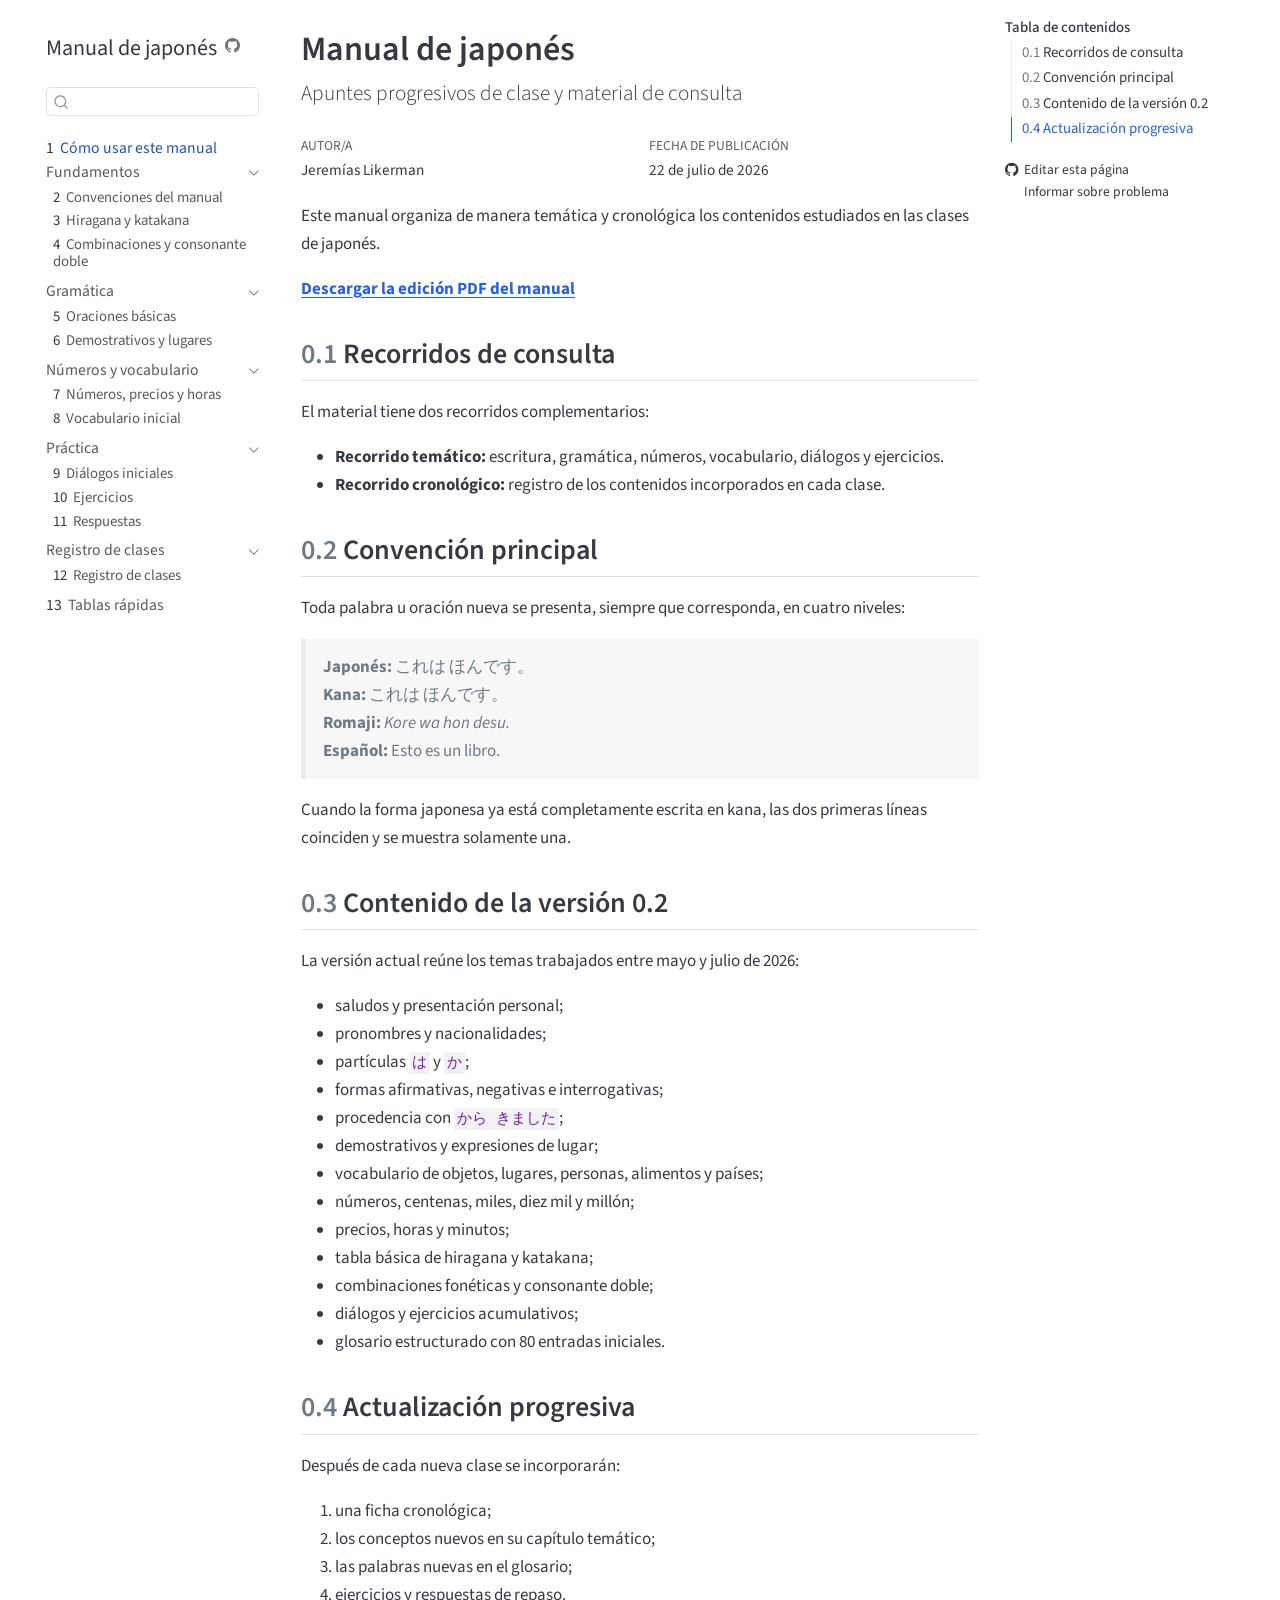
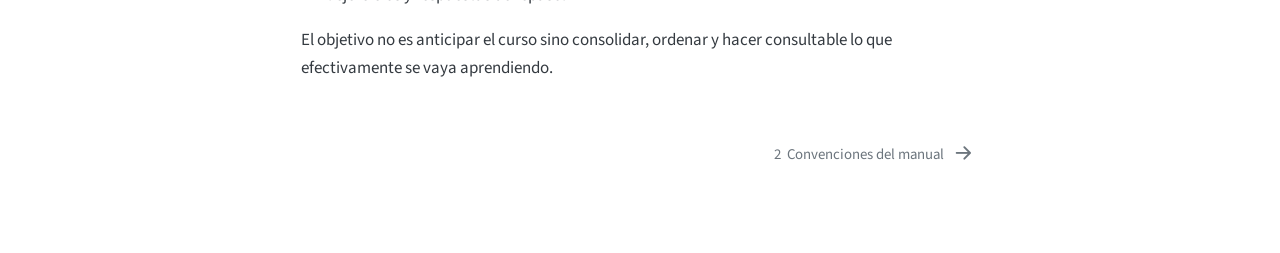
==== index.html @ d1ce6d69 "Publicar manual desde cf19fde1f3ecd1b071973689233173ff328a0471" ====
<!DOCTYPE html>
<html xmlns="http://www.w3.org/1999/xhtml" lang="es" xml:lang="es"><head>

<meta charset="utf-8">
<meta name="generator" content="quarto-1.9.38">

<meta name="viewport" content="width=device-width, initial-scale=1.0, user-scalable=yes">

<meta name="author" content="Jeremías Likerman">

<title>Manual de japonés</title>
<style>
/* Default styles provided by pandoc.
** See https://pandoc.org/MANUAL.html#variables-for-html for config info.
*/
code{white-space: pre-wrap;}
span.smallcaps{font-variant: small-caps;}
div.columns{display: flex; gap: min(4vw, 1.5em);}
div.column{flex: auto; overflow-x: auto;}
div.hanging-indent{margin-left: 1.5em; text-indent: -1.5em;}
ul.task-list{list-style: none;}
ul.task-list li input[type="checkbox"] {
  width: 0.8em;
  margin: 0 0.8em 0.2em -1em; /* quarto-specific, see https://github.com/quarto-dev/quarto-cli/issues/4556 */ 
  vertical-align: middle;
}
</style>


<script src="site_libs/quarto-nav/quarto-nav.js"></script>
<script src="site_libs/quarto-nav/headroom.min.js"></script>
<script src="site_libs/clipboard/clipboard.min.js"></script>
<script src="site_libs/quarto-search/autocomplete.umd.js"></script>
<script src="site_libs/quarto-search/fuse.min.js"></script>
<script src="site_libs/quarto-search/quarto-search.js"></script>
<meta name="quarto:offset" content="./">
<link href="./01-introduccion/convenciones.html" rel="next">
<script src="site_libs/quarto-html/quarto.js" type="module"></script>
<script src="site_libs/quarto-html/tabsets/tabsets.js" type="module"></script>
<script src="site_libs/quarto-html/popper.min.js"></script>
<script src="site_libs/quarto-html/tippy.umd.min.js"></script>
<script src="site_libs/quarto-html/anchor.min.js"></script>
<link href="site_libs/quarto-html/tippy.css" rel="stylesheet">
<link href="site_libs/quarto-html/quarto-syntax-highlighting-15634bcf2e68342d4ad2dfa704d543f6.css" rel="stylesheet" id="quarto-text-highlighting-styles">
<script src="site_libs/bootstrap/bootstrap.min.js"></script>
<link href="site_libs/bootstrap/bootstrap-icons.css" rel="stylesheet">
<link href="site_libs/bootstrap/bootstrap-514c3c5c645fecdfd9acb6a6b9a944a6.min.css" rel="stylesheet" append-hash="true" id="quarto-bootstrap" data-mode="light">
<script id="quarto-search-options" type="application/json">{
  "location": "sidebar",
  "copy-button": false,
  "collapse-after": 3,
  "panel-placement": "start",
  "type": "textbox",
  "limit": 50,
  "keyboard-shortcut": [
    "f",
    "/",
    "s"
  ],
  "show-item-context": false,
  "language": {
    "search-no-results-text": "No se han encontrado resultados",
    "search-matching-documents-text": "documentos encontrados",
    "search-copy-link-title": "Copiar el enlace en la búsqueda",
    "search-hide-matches-text": "Ocultar resultados adicionales",
    "search-more-match-text": "resultado adicional en este documento",
    "search-more-matches-text": "resultados adicionales en este documento",
    "search-clear-button-title": "Borrar",
    "search-text-placeholder": "",
    "search-detached-cancel-button-title": "Cancelar",
    "search-submit-button-title": "Enviar",
    "search-label": "Buscar"
  }
}</script>


<link rel="stylesheet" href="estilos/manual.css">
</head>

<body class="nav-sidebar floating quarto-light">

<div id="quarto-search-results"></div>
  <header id="quarto-header" class="headroom fixed-top">
  <nav class="quarto-secondary-nav">
    <div class="container-fluid d-flex">
      <button type="button" class="quarto-btn-toggle btn" data-bs-toggle="collapse" role="button" data-bs-target=".quarto-sidebar-collapse-item" aria-controls="quarto-sidebar" aria-expanded="false" aria-label="Alternar barra lateral" onclick="if (window.quartoToggleHeadroom) { window.quartoToggleHeadroom(); }">
        <i class="bi bi-layout-text-sidebar-reverse"></i>
      </button>
        <nav class="quarto-page-breadcrumbs" aria-label="breadcrumb"><ol class="breadcrumb"><li class="breadcrumb-item"><a href="./index.html"><span class="chapter-number">1</span>&nbsp; <span class="chapter-title">Cómo usar este manual</span></a></li></ol></nav>
        <a class="flex-grow-1" role="navigation" data-bs-toggle="collapse" data-bs-target=".quarto-sidebar-collapse-item" aria-controls="quarto-sidebar" aria-expanded="false" aria-label="Alternar barra lateral" onclick="if (window.quartoToggleHeadroom) { window.quartoToggleHeadroom(); }">      
        </a>
      <button type="button" class="btn quarto-search-button" aria-label="Buscar" onclick="window.quartoOpenSearch();">
        <i class="bi bi-search"></i>
      </button>
    </div>
  </nav>
</header>
<!-- content -->
<div id="quarto-content" class="quarto-container page-columns page-rows-contents page-layout-article">
<!-- sidebar -->
  <nav id="quarto-sidebar" class="sidebar collapse collapse-horizontal quarto-sidebar-collapse-item sidebar-navigation floating overflow-auto">
    <div class="pt-lg-2 mt-2 text-left sidebar-header">
    <div class="sidebar-title mb-0 py-0">
      <a href="./">Manual de japonés</a> 
        <div class="sidebar-tools-main">
    <a href="https://github.com/likerman/manual-japones" title="Ejecutar el código" class="quarto-navigation-tool px-1" aria-label="Ejecutar el código"><i class="bi bi-github"></i></a>
</div>
    </div>
      </div>
        <div class="mt-2 flex-shrink-0 align-items-center">
        <div class="sidebar-search">
        <div id="quarto-search" class="" title="Buscar"></div>
        </div>
        </div>
    <div class="sidebar-menu-container"> 
    <ul class="list-unstyled mt-1">
        <li class="sidebar-item">
  <div class="sidebar-item-container"> 
  <a href="./index.html" class="sidebar-item-text sidebar-link active">
 <span class="menu-text"><span class="chapter-number">1</span>&nbsp; <span class="chapter-title">Cómo usar este manual</span></span></a>
  </div>
</li>
        <li class="sidebar-item sidebar-item-section">
      <div class="sidebar-item-container"> 
            <a class="sidebar-item-text sidebar-link text-start" data-bs-toggle="collapse" data-bs-target="#quarto-sidebar-section-1" role="navigation" aria-expanded="true">
 <span class="menu-text">Fundamentos</span></a>
          <a class="sidebar-item-toggle text-start" data-bs-toggle="collapse" data-bs-target="#quarto-sidebar-section-1" role="navigation" aria-expanded="true" aria-label="Alternar sección">
            <i class="bi bi-chevron-right ms-2"></i>
          </a> 
      </div>
      <ul id="quarto-sidebar-section-1" class="collapse list-unstyled sidebar-section depth1 show">  
          <li class="sidebar-item">
  <div class="sidebar-item-container"> 
  <a href="./01-introduccion/convenciones.html" class="sidebar-item-text sidebar-link">
 <span class="menu-text"><span class="chapter-number">2</span>&nbsp; <span class="chapter-title">Convenciones del manual</span></span></a>
  </div>
</li>
          <li class="sidebar-item">
  <div class="sidebar-item-container"> 
  <a href="./02-escritura/hiragana-katakana.html" class="sidebar-item-text sidebar-link">
 <span class="menu-text"><span class="chapter-number">3</span>&nbsp; <span class="chapter-title">Hiragana y katakana</span></span></a>
  </div>
</li>
          <li class="sidebar-item">
  <div class="sidebar-item-container"> 
  <a href="./02-escritura/combinaciones.html" class="sidebar-item-text sidebar-link">
 <span class="menu-text"><span class="chapter-number">4</span>&nbsp; <span class="chapter-title">Combinaciones y consonante doble</span></span></a>
  </div>
</li>
      </ul>
  </li>
        <li class="sidebar-item sidebar-item-section">
      <div class="sidebar-item-container"> 
            <a class="sidebar-item-text sidebar-link text-start" data-bs-toggle="collapse" data-bs-target="#quarto-sidebar-section-2" role="navigation" aria-expanded="true">
 <span class="menu-text">Gramática</span></a>
          <a class="sidebar-item-toggle text-start" data-bs-toggle="collapse" data-bs-target="#quarto-sidebar-section-2" role="navigation" aria-expanded="true" aria-label="Alternar sección">
            <i class="bi bi-chevron-right ms-2"></i>
          </a> 
      </div>
      <ul id="quarto-sidebar-section-2" class="collapse list-unstyled sidebar-section depth1 show">  
          <li class="sidebar-item">
  <div class="sidebar-item-container"> 
  <a href="./03-gramatica/oraciones-basicas.html" class="sidebar-item-text sidebar-link">
 <span class="menu-text"><span class="chapter-number">5</span>&nbsp; <span class="chapter-title">Oraciones básicas</span></span></a>
  </div>
</li>
          <li class="sidebar-item">
  <div class="sidebar-item-container"> 
  <a href="./03-gramatica/demostrativos-lugares.html" class="sidebar-item-text sidebar-link">
 <span class="menu-text"><span class="chapter-number">6</span>&nbsp; <span class="chapter-title">Demostrativos y lugares</span></span></a>
  </div>
</li>
      </ul>
  </li>
        <li class="sidebar-item sidebar-item-section">
      <div class="sidebar-item-container"> 
            <a class="sidebar-item-text sidebar-link text-start" data-bs-toggle="collapse" data-bs-target="#quarto-sidebar-section-3" role="navigation" aria-expanded="true">
 <span class="menu-text">Números y vocabulario</span></a>
          <a class="sidebar-item-toggle text-start" data-bs-toggle="collapse" data-bs-target="#quarto-sidebar-section-3" role="navigation" aria-expanded="true" aria-label="Alternar sección">
            <i class="bi bi-chevron-right ms-2"></i>
          </a> 
      </div>
      <ul id="quarto-sidebar-section-3" class="collapse list-unstyled sidebar-section depth1 show">  
          <li class="sidebar-item">
  <div class="sidebar-item-container"> 
  <a href="./04-numeros-tiempo/numeros-precios-horas.html" class="sidebar-item-text sidebar-link">
 <span class="menu-text"><span class="chapter-number">7</span>&nbsp; <span class="chapter-title">Números, precios y horas</span></span></a>
  </div>
</li>
          <li class="sidebar-item">
  <div class="sidebar-item-container"> 
  <a href="./05-vocabulario/vocabulario-inicial.html" class="sidebar-item-text sidebar-link">
 <span class="menu-text"><span class="chapter-number">8</span>&nbsp; <span class="chapter-title">Vocabulario inicial</span></span></a>
  </div>
</li>
      </ul>
  </li>
        <li class="sidebar-item sidebar-item-section">
      <div class="sidebar-item-container"> 
            <a class="sidebar-item-text sidebar-link text-start" data-bs-toggle="collapse" data-bs-target="#quarto-sidebar-section-4" role="navigation" aria-expanded="true">
 <span class="menu-text">Práctica</span></a>
          <a class="sidebar-item-toggle text-start" data-bs-toggle="collapse" data-bs-target="#quarto-sidebar-section-4" role="navigation" aria-expanded="true" aria-label="Alternar sección">
            <i class="bi bi-chevron-right ms-2"></i>
          </a> 
      </div>
      <ul id="quarto-sidebar-section-4" class="collapse list-unstyled sidebar-section depth1 show">  
          <li class="sidebar-item">
  <div class="sidebar-item-container"> 
  <a href="./06-dialogos/dialogos-iniciales.html" class="sidebar-item-text sidebar-link">
 <span class="menu-text"><span class="chapter-number">9</span>&nbsp; <span class="chapter-title">Diálogos iniciales</span></span></a>
  </div>
</li>
          <li class="sidebar-item">
  <div class="sidebar-item-container"> 
  <a href="./07-ejercicios/ejercicios.html" class="sidebar-item-text sidebar-link">
 <span class="menu-text"><span class="chapter-number">10</span>&nbsp; <span class="chapter-title">Ejercicios</span></span></a>
  </div>
</li>
          <li class="sidebar-item">
  <div class="sidebar-item-container"> 
  <a href="./07-ejercicios/respuestas.html" class="sidebar-item-text sidebar-link">
 <span class="menu-text"><span class="chapter-number">11</span>&nbsp; <span class="chapter-title">Respuestas</span></span></a>
  </div>
</li>
      </ul>
  </li>
        <li class="sidebar-item sidebar-item-section">
      <div class="sidebar-item-container"> 
            <a class="sidebar-item-text sidebar-link text-start" data-bs-toggle="collapse" data-bs-target="#quarto-sidebar-section-5" role="navigation" aria-expanded="true">
 <span class="menu-text">Registro de clases</span></a>
          <a class="sidebar-item-toggle text-start" data-bs-toggle="collapse" data-bs-target="#quarto-sidebar-section-5" role="navigation" aria-expanded="true" aria-label="Alternar sección">
            <i class="bi bi-chevron-right ms-2"></i>
          </a> 
      </div>
      <ul id="quarto-sidebar-section-5" class="collapse list-unstyled sidebar-section depth1 show">  
          <li class="sidebar-item">
  <div class="sidebar-item-container"> 
  <a href="./08-registro-clases/indice.html" class="sidebar-item-text sidebar-link">
 <span class="menu-text"><span class="chapter-number">12</span>&nbsp; <span class="chapter-title">Registro de clases</span></span></a>
  </div>
</li>
      </ul>
  </li>
        <li class="sidebar-item">
  <div class="sidebar-item-container"> 
  <a href="./09-apendices/tablas-rapidas.html" class="sidebar-item-text sidebar-link">
 <span class="menu-text"><span class="chapter-number">13</span>&nbsp; <span class="chapter-title">Tablas rápidas</span></span></a>
  </div>
</li>
    </ul>
    </div>
</nav>
<div id="quarto-sidebar-glass" class="quarto-sidebar-collapse-item" data-bs-toggle="collapse" data-bs-target=".quarto-sidebar-collapse-item"></div>
<!-- margin-sidebar -->
    <div id="quarto-margin-sidebar" class="sidebar margin-sidebar">
        <nav id="TOC" role="doc-toc" class="toc-active">
    <h2 id="toc-title">Tabla de contenidos</h2>
   
  <ul>
  <li><a href="#recorridos-de-consulta" id="toc-recorridos-de-consulta" class="nav-link active" data-scroll-target="#recorridos-de-consulta"><span class="header-section-number">0.1</span> Recorridos de consulta</a></li>
  <li><a href="#convención-principal" id="toc-convención-principal" class="nav-link" data-scroll-target="#convención-principal"><span class="header-section-number">0.2</span> Convención principal</a></li>
  <li><a href="#contenido-de-la-versión-0.2" id="toc-contenido-de-la-versión-0.2" class="nav-link" data-scroll-target="#contenido-de-la-versión-0.2"><span class="header-section-number">0.3</span> Contenido de la versión 0.2</a></li>
  <li><a href="#actualización-progresiva" id="toc-actualización-progresiva" class="nav-link" data-scroll-target="#actualización-progresiva"><span class="header-section-number">0.4</span> Actualización progresiva</a></li>
  </ul>
<div class="toc-actions"><ul><li><a href="https://github.com/likerman/manual-japones/edit/main/index.qmd" class="toc-action"><i class="bi bi-github"></i>Editar esta página</a></li><li><a href="https://github.com/likerman/manual-japones/issues/new" class="toc-action"><i class="bi empty"></i>Informar sobre problema</a></li></ul></div></nav>
    </div>
<!-- main -->
<main class="content" id="quarto-document-content">

<header id="title-block-header" class="quarto-title-block default">
<div class="quarto-title">
<h1 class="title">Manual de japonés</h1>
<p class="subtitle lead">Apuntes progresivos de clase y material de consulta</p>
</div>



<div class="quarto-title-meta">

    <div>
    <div class="quarto-title-meta-heading">Autor/a</div>
    <div class="quarto-title-meta-contents">
             <p>Jeremías Likerman </p>
          </div>
  </div>
    
    <div>
    <div class="quarto-title-meta-heading">Fecha de publicación</div>
    <div class="quarto-title-meta-contents">
      <p class="date">22 de julio de 2026</p>
    </div>
  </div>
  
    
  </div>
  


</header>


<p>Este manual organiza de manera temática y cronológica los contenidos estudiados en las clases de japonés.</p>
<p><a href="downloads/Manual_de_japones.pdf"><strong>Descargar la edición PDF del manual</strong></a></p>
<section id="recorridos-de-consulta" class="level2" data-number="0.1">
<h2 data-number="0.1" class="anchored" data-anchor-id="recorridos-de-consulta"><span class="header-section-number">0.1</span> Recorridos de consulta</h2>
<p>El material tiene dos recorridos complementarios:</p>
<ul>
<li><strong>Recorrido temático:</strong> escritura, gramática, números, vocabulario, diálogos y ejercicios.</li>
<li><strong>Recorrido cronológico:</strong> registro de los contenidos incorporados en cada clase.</li>
</ul>
</section>
<section id="convención-principal" class="level2" data-number="0.2">
<h2 data-number="0.2" class="anchored" data-anchor-id="convención-principal"><span class="header-section-number">0.2</span> Convención principal</h2>
<p>Toda palabra u oración nueva se presenta, siempre que corresponda, en cuatro niveles:</p>
<blockquote class="blockquote">
<p><strong>Japonés:</strong> これは ほんです。<br>
<strong>Kana:</strong> これは ほんです。<br>
<strong>Romaji:</strong> <em>Kore wa hon desu.</em><br>
<strong>Español:</strong> Esto es un libro.</p>
</blockquote>
<p>Cuando la forma japonesa ya está completamente escrita en kana, las dos primeras líneas coinciden y se muestra solamente una.</p>
</section>
<section id="contenido-de-la-versión-0.2" class="level2" data-number="0.3">
<h2 data-number="0.3" class="anchored" data-anchor-id="contenido-de-la-versión-0.2"><span class="header-section-number">0.3</span> Contenido de la versión 0.2</h2>
<p>La versión actual reúne los temas trabajados entre mayo y julio de 2026:</p>
<ul>
<li>saludos y presentación personal;</li>
<li>pronombres y nacionalidades;</li>
<li>partículas <code>は</code> y <code>か</code>;</li>
<li>formas afirmativas, negativas e interrogativas;</li>
<li>procedencia con <code>から きました</code>;</li>
<li>demostrativos y expresiones de lugar;</li>
<li>vocabulario de objetos, lugares, personas, alimentos y países;</li>
<li>números, centenas, miles, diez mil y millón;</li>
<li>precios, horas y minutos;</li>
<li>tabla básica de hiragana y katakana;</li>
<li>combinaciones fonéticas y consonante doble;</li>
<li>diálogos y ejercicios acumulativos;</li>
<li>glosario estructurado con 80 entradas iniciales.</li>
</ul>
</section>
<section id="actualización-progresiva" class="level2" data-number="0.4">
<h2 data-number="0.4" class="anchored" data-anchor-id="actualización-progresiva"><span class="header-section-number">0.4</span> Actualización progresiva</h2>
<p>Después de cada nueva clase se incorporarán:</p>
<ol type="1">
<li>una ficha cronológica;</li>
<li>los conceptos nuevos en su capítulo temático;</li>
<li>las palabras nuevas en el glosario;</li>
<li>ejercicios y respuestas de repaso.</li>
</ol>
<p>El objetivo no es anticipar el curso sino consolidar, ordenar y hacer consultable lo que efectivamente se vaya aprendiendo.</p>


</section>

</main> <!-- /main -->
<script id="quarto-html-after-body" type="application/javascript">
  window.document.addEventListener("DOMContentLoaded", function (event) {
    const icon = "";
    const anchorJS = new window.AnchorJS();
    anchorJS.options = {
      placement: 'right',
      icon: icon
    };
    anchorJS.add('.anchored');
    const isCodeAnnotation = (el) => {
      for (const clz of el.classList) {
        if (clz.startsWith('code-annotation-')) {                     
          return true;
        }
      }
      return false;
    }
    const onCopySuccess = function(e) {
      // button target
      const button = e.trigger;
      // don't keep focus
      button.blur();
      // flash "checked"
      button.classList.add('code-copy-button-checked');
      var currentTitle = button.getAttribute("title");
      button.setAttribute("title", "Copiado");
      let tooltip;
      if (window.bootstrap) {
        button.setAttribute("data-bs-toggle", "tooltip");
        button.setAttribute("data-bs-placement", "left");
        button.setAttribute("data-bs-title", "Copiado");
        tooltip = new bootstrap.Tooltip(button, 
          { trigger: "manual", 
            customClass: "code-copy-button-tooltip",
            offset: [0, -8]});
        tooltip.show();    
      }
      setTimeout(function() {
        if (tooltip) {
          tooltip.hide();
          button.removeAttribute("data-bs-title");
          button.removeAttribute("data-bs-toggle");
          button.removeAttribute("data-bs-placement");
        }
        button.setAttribute("title", currentTitle);
        button.classList.remove('code-copy-button-checked');
      }, 1000);
      // clear code selection
      e.clearSelection();
    }
    const getTextToCopy = function(trigger) {
      const outerScaffold = trigger.parentElement.cloneNode(true);
      const codeEl = outerScaffold.querySelector('code');
      for (const childEl of codeEl.children) {
        if (isCodeAnnotation(childEl)) {
          childEl.remove();
        }
      }
      return codeEl.innerText;
    }
    const clipboard = new window.ClipboardJS('.code-copy-button:not([data-in-quarto-modal])', {
      text: getTextToCopy
    });
    clipboard.on('success', onCopySuccess);
    if (window.document.getElementById('quarto-embedded-source-code-modal')) {
      const clipboardModal = new window.ClipboardJS('.code-copy-button[data-in-quarto-modal]', {
        text: getTextToCopy,
        container: window.document.getElementById('quarto-embedded-source-code-modal')
      });
      clipboardModal.on('success', onCopySuccess);
    }
      var localhostRegex = new RegExp(/^(?:http|https):\/\/localhost\:?[0-9]*\//);
      var mailtoRegex = new RegExp(/^mailto:/);
        var filterRegex = new RegExp('/' + window.location.host + '/');
      var isInternal = (href) => {
          return filterRegex.test(href) || localhostRegex.test(href) || mailtoRegex.test(href);
      }
      // Inspect non-navigation links and adorn them if external
     var links = window.document.querySelectorAll('a[href]:not(.nav-link):not(.navbar-brand):not(.toc-action):not(.sidebar-link):not(.sidebar-item-toggle):not(.pagination-link):not(.no-external):not([aria-hidden]):not(.dropdown-item):not(.quarto-navigation-tool):not(.about-link)');
      for (var i=0; i<links.length; i++) {
        const link = links[i];
        if (!isInternal(link.href)) {
          // undo the damage that might have been done by quarto-nav.js in the case of
          // links that we want to consider external
          if (link.dataset.originalHref !== undefined) {
            link.href = link.dataset.originalHref;
          }
        }
      }
    function tippyHover(el, contentFn, onTriggerFn, onUntriggerFn) {
      const config = {
        allowHTML: true,
        maxWidth: 500,
        delay: 100,
        arrow: false,
        appendTo: function(el) {
            return el.parentElement;
        },
        interactive: true,
        interactiveBorder: 10,
        theme: 'quarto',
        placement: 'bottom-start',
      };
      if (contentFn) {
        config.content = contentFn;
      }
      if (onTriggerFn) {
        config.onTrigger = onTriggerFn;
      }
      if (onUntriggerFn) {
        config.onUntrigger = onUntriggerFn;
      }
      window.tippy(el, config); 
    }
    const noterefs = window.document.querySelectorAll('a[role="doc-noteref"]');
    for (var i=0; i<noterefs.length; i++) {
      const ref = noterefs[i];
      tippyHover(ref, function() {
        // use id or data attribute instead here
        let href = ref.getAttribute('data-footnote-href') || ref.getAttribute('href');
        try { href = new URL(href).hash; } catch {}
        const id = href.replace(/^#\/?/, "");
        const note = window.document.getElementById(id);
        if (note) {
          return note.innerHTML;
        } else {
          return "";
        }
      });
    }
    const xrefs = window.document.querySelectorAll('a.quarto-xref');
    const processXRef = (id, note) => {
      // Strip column container classes
      const stripColumnClz = (el) => {
        el.classList.remove("page-full", "page-columns");
        if (el.children) {
          for (const child of el.children) {
            stripColumnClz(child);
          }
        }
      }
      stripColumnClz(note)
      if (id === null || id.startsWith('sec-')) {
        // Special case sections, only their first couple elements
        const container = document.createElement("div");
        if (note.children && note.children.length > 2) {
          container.appendChild(note.children[0].cloneNode(true));
          for (let i = 1; i < note.children.length; i++) {
            const child = note.children[i];
            if (child.tagName === "P" && child.innerText === "") {
              continue;
            } else {
              container.appendChild(child.cloneNode(true));
              break;
            }
          }
          if (window.Quarto?.typesetMath) {
            window.Quarto.typesetMath(container);
          }
          return container.innerHTML
        } else {
          if (window.Quarto?.typesetMath) {
            window.Quarto.typesetMath(note);
          }
          return note.innerHTML;
        }
      } else {
        // Remove any anchor links if they are present
        const anchorLink = note.querySelector('a.anchorjs-link');
        if (anchorLink) {
          anchorLink.remove();
        }
        if (window.Quarto?.typesetMath) {
          window.Quarto.typesetMath(note);
        }
        if (note.classList.contains("callout")) {
          return note.outerHTML;
        } else {
          return note.innerHTML;
        }
      }
    }
    for (var i=0; i<xrefs.length; i++) {
      const xref = xrefs[i];
      tippyHover(xref, undefined, function(instance) {
        instance.disable();
        let url = xref.getAttribute('href');
        let hash = undefined; 
        if (url.startsWith('#')) {
          hash = url;
        } else {
          try { hash = new URL(url).hash; } catch {}
        }
        if (hash) {
          const id = hash.replace(/^#\/?/, "");
          const note = window.document.getElementById(id);
          if (note !== null) {
            try {
              const html = processXRef(id, note.cloneNode(true));
              instance.setContent(html);
            } finally {
              instance.enable();
              instance.show();
            }
          } else {
            // See if we can fetch this
            fetch(url.split('#')[0])
            .then(res => res.text())
            .then(html => {
              const parser = new DOMParser();
              const htmlDoc = parser.parseFromString(html, "text/html");
              const note = htmlDoc.getElementById(id);
              if (note !== null) {
                const html = processXRef(id, note);
                instance.setContent(html);
              } 
            }).finally(() => {
              instance.enable();
              instance.show();
            });
          }
        } else {
          // See if we can fetch a full url (with no hash to target)
          // This is a special case and we should probably do some content thinning / targeting
          fetch(url)
          .then(res => res.text())
          .then(html => {
            const parser = new DOMParser();
            const htmlDoc = parser.parseFromString(html, "text/html");
            const note = htmlDoc.querySelector('main.content');
            if (note !== null) {
              // This should only happen for chapter cross references
              // (since there is no id in the URL)
              // remove the first header
              if (note.children.length > 0 && note.children[0].tagName === "HEADER") {
                note.children[0].remove();
              }
              const html = processXRef(null, note);
              instance.setContent(html);
            } 
          }).finally(() => {
            instance.enable();
            instance.show();
          });
        }
      }, function(instance) {
      });
    }
        let selectedAnnoteEl;
        const selectorForAnnotation = ( cell, annotation) => {
          let cellAttr = 'data-code-cell="' + cell + '"';
          let lineAttr = 'data-code-annotation="' +  annotation + '"';
          const selector = 'span[' + cellAttr + '][' + lineAttr + ']';
          return selector;
        }
        const selectCodeLines = (annoteEl) => {
          const doc = window.document;
          const targetCell = annoteEl.getAttribute("data-target-cell");
          const targetAnnotation = annoteEl.getAttribute("data-target-annotation");
          const annoteSpan = window.document.querySelector(selectorForAnnotation(targetCell, targetAnnotation));
          const lines = annoteSpan.getAttribute("data-code-lines").split(",");
          const lineIds = lines.map((line) => {
            return targetCell + "-" + line;
          })
          let top = null;
          let height = null;
          let parent = null;
          if (lineIds.length > 0) {
              //compute the position of the single el (top and bottom and make a div)
              const el = window.document.getElementById(lineIds[0]);
              top = el.offsetTop;
              height = el.offsetHeight;
              parent = el.parentElement.parentElement;
            if (lineIds.length > 1) {
              const lastEl = window.document.getElementById(lineIds[lineIds.length - 1]);
              const bottom = lastEl.offsetTop + lastEl.offsetHeight;
              height = bottom - top;
            }
            if (top !== null && height !== null && parent !== null) {
              // cook up a div (if necessary) and position it 
              let div = window.document.getElementById("code-annotation-line-highlight");
              if (div === null) {
                div = window.document.createElement("div");
                div.setAttribute("id", "code-annotation-line-highlight");
                div.style.position = 'absolute';
                parent.appendChild(div);
              }
              div.style.top = top - 2 + "px";
              div.style.height = height + 4 + "px";
              div.style.left = 0;
              let gutterDiv = window.document.getElementById("code-annotation-line-highlight-gutter");
              if (gutterDiv === null) {
                gutterDiv = window.document.createElement("div");
                gutterDiv.setAttribute("id", "code-annotation-line-highlight-gutter");
                gutterDiv.style.position = 'absolute';
                const codeCell = window.document.getElementById(targetCell);
                const gutter = codeCell.querySelector('.code-annotation-gutter');
                gutter.appendChild(gutterDiv);
              }
              gutterDiv.style.top = top - 2 + "px";
              gutterDiv.style.height = height + 4 + "px";
            }
            selectedAnnoteEl = annoteEl;
          }
        };
        const unselectCodeLines = () => {
          const elementsIds = ["code-annotation-line-highlight", "code-annotation-line-highlight-gutter"];
          elementsIds.forEach((elId) => {
            const div = window.document.getElementById(elId);
            if (div) {
              div.remove();
            }
          });
          selectedAnnoteEl = undefined;
        };
          // Handle positioning of the toggle
      window.addEventListener(
        "resize",
        throttle(() => {
          elRect = undefined;
          if (selectedAnnoteEl) {
            selectCodeLines(selectedAnnoteEl);
          }
        }, 10)
      );
      function throttle(fn, ms) {
      let throttle = false;
      let timer;
        return (...args) => {
          if(!throttle) { // first call gets through
              fn.apply(this, args);
              throttle = true;
          } else { // all the others get throttled
              if(timer) clearTimeout(timer); // cancel #2
              timer = setTimeout(() => {
                fn.apply(this, args);
                timer = throttle = false;
              }, ms);
          }
        };
      }
        // Attach click handler to the DT
        const annoteDls = window.document.querySelectorAll('dt[data-target-cell]');
        for (const annoteDlNode of annoteDls) {
          annoteDlNode.addEventListener('click', (event) => {
            const clickedEl = event.target;
            if (clickedEl !== selectedAnnoteEl) {
              unselectCodeLines();
              const activeEl = window.document.querySelector('dt[data-target-cell].code-annotation-active');
              if (activeEl) {
                activeEl.classList.remove('code-annotation-active');
              }
              selectCodeLines(clickedEl);
              clickedEl.classList.add('code-annotation-active');
            } else {
              // Unselect the line
              unselectCodeLines();
              clickedEl.classList.remove('code-annotation-active');
            }
          });
        }
    const findCites = (el) => {
      const parentEl = el.parentElement;
      if (parentEl) {
        const cites = parentEl.dataset.cites;
        if (cites) {
          return {
            el,
            cites: cites.split(' ')
          };
        } else {
          return findCites(el.parentElement)
        }
      } else {
        return undefined;
      }
    };
    var bibliorefs = window.document.querySelectorAll('a[role="doc-biblioref"]');
    for (var i=0; i<bibliorefs.length; i++) {
      const ref = bibliorefs[i];
      const citeInfo = findCites(ref);
      if (citeInfo) {
        tippyHover(citeInfo.el, function() {
          var popup = window.document.createElement('div');
          citeInfo.cites.forEach(function(cite) {
            var citeDiv = window.document.createElement('div');
            citeDiv.classList.add('hanging-indent');
            citeDiv.classList.add('csl-entry');
            var biblioDiv = window.document.getElementById('ref-' + cite);
            if (biblioDiv) {
              citeDiv.innerHTML = biblioDiv.innerHTML;
            }
            popup.appendChild(citeDiv);
          });
          return popup.innerHTML;
        });
      }
    }
  });
  </script>
<nav class="page-navigation">
  <div class="nav-page nav-page-previous">
  </div>
  <div class="nav-page nav-page-next">
      <a href="./01-introduccion/convenciones.html" class="pagination-link" aria-label="Convenciones del manual">
        <span class="nav-page-text"><span class="chapter-number">2</span>&nbsp; <span class="chapter-title">Convenciones del manual</span></span> <i class="bi bi-arrow-right-short"></i>
      </a>
  </div>
</nav>
</div> <!-- /content -->




<footer class="footer"><div class="nav-footer"><div class="nav-footer-center"><div class="toc-actions d-sm-block d-md-none"><ul><li><a href="https://github.com/likerman/manual-japones/edit/main/index.qmd" class="toc-action"><i class="bi bi-github"></i>Editar esta página</a></li><li><a href="https://github.com/likerman/manual-japones/issues/new" class="toc-action"><i class="bi empty"></i>Informar sobre problema</a></li></ul></div></div></div></footer></body></html>
---- site_libs/quarto-html/tippy.css ----
.tippy-box[data-animation=fade][data-state=hidden]{opacity:0}[data-tippy-root]{max-width:calc(100vw - 10px)}.tippy-box{position:relative;background-color:#333;color:#fff;border-radius:4px;font-size:14px;line-height:1.4;white-space:normal;outline:0;transition-property:transform,visibility,opacity}.tippy-box[data-placement^=top]>.tippy-arrow{bottom:0}.tippy-box[data-placement^=top]>.tippy-arrow:before{bottom:-7px;left:0;border-width:8px 8px 0;border-top-color:initial;transform-origin:center top}.tippy-box[data-placement^=bottom]>.tippy-arrow{top:0}.tippy-box[data-placement^=bottom]>.tippy-arrow:before{top:-7px;left:0;border-width:0 8px 8px;border-bottom-color:initial;transform-origin:center bottom}.tippy-box[data-placement^=left]>.tippy-arrow{right:0}.tippy-box[data-placement^=left]>.tippy-arrow:before{border-width:8px 0 8px 8px;border-left-color:initial;right:-7px;transform-origin:center left}.tippy-box[data-placement^=right]>.tippy-arrow{left:0}.tippy-box[data-placement^=right]>.tippy-arrow:before{left:-7px;border-width:8px 8px 8px 0;border-right-color:initial;transform-origin:center right}.tippy-box[data-inertia][data-state=visible]{transition-timing-function:cubic-bezier(.54,1.5,.38,1.11)}.tippy-arrow{width:16px;height:16px;color:#333}.tippy-arrow:before{content:"";position:absolute;border-color:transparent;border-style:solid}.tippy-content{position:relative;padding:5px 9px;z-index:1}
---- site_libs/quarto-html/quarto-syntax-highlighting-15634bcf2e68342d4ad2dfa704d543f6.css ----
/* quarto syntax highlight colors */
:root {
  --quarto-hl-ot-color: #003B4F;
  --quarto-hl-at-color: #657422;
  --quarto-hl-ss-color: #20794D;
  --quarto-hl-an-color: #5E5E5E;
  --quarto-hl-fu-color: #4758AB;
  --quarto-hl-st-color: #20794D;
  --quarto-hl-cf-color: #003B4F;
  --quarto-hl-op-color: #5E5E5E;
  --quarto-hl-er-color: #AD0000;
  --quarto-hl-bn-color: #AD0000;
  --quarto-hl-al-color: #AD0000;
  --quarto-hl-va-color: #111111;
  --quarto-hl-bu-color: inherit;
  --quarto-hl-ex-color: inherit;
  --quarto-hl-pp-color: #AD0000;
  --quarto-hl-in-color: #5E5E5E;
  --quarto-hl-vs-color: #20794D;
  --quarto-hl-wa-color: #5E5E5E;
  --quarto-hl-do-color: #5E5E5E;
  --quarto-hl-im-color: #00769E;
  --quarto-hl-ch-color: #20794D;
  --quarto-hl-dt-color: #AD0000;
  --quarto-hl-fl-color: #AD0000;
  --quarto-hl-co-color: #5E5E5E;
  --quarto-hl-cv-color: #5E5E5E;
  --quarto-hl-cn-color: #8f5902;
  --quarto-hl-sc-color: #5E5E5E;
  --quarto-hl-dv-color: #AD0000;
  --quarto-hl-kw-color: #003B4F;
}

/* other quarto variables */
:root {
  --quarto-font-monospace: SFMono-Regular, Menlo, Monaco, Consolas, "Liberation Mono", "Courier New", monospace;
}

/* syntax highlight based on Pandoc's rules */
pre > code.sourceCode > span {
  color: #003B4F;
}

code.sourceCode > span {
  color: #003B4F;
}

div.sourceCode,
div.sourceCode pre.sourceCode {
  color: #003B4F;
}

/* Normal */
code span {
  color: #003B4F;
}

/* Alert */
code span.al {
  color: #AD0000;
  font-style: inherit;
}

/* Annotation */
code span.an {
  color: #5E5E5E;
  font-style: inherit;
}

/* Attribute */
code span.at {
  color: #657422;
  font-style: inherit;
}

/* BaseN */
code span.bn {
  color: #AD0000;
  font-style: inherit;
}

/* BuiltIn */
code span.bu {
  font-style: inherit;
}

/* ControlFlow */
code span.cf {
  color: #003B4F;
  font-weight: bold;
  font-style: inherit;
}

/* Char */
code span.ch {
  color: #20794D;
  font-style: inherit;
}

/* Constant */
code span.cn {
  color: #8f5902;
  font-style: inherit;
}

/* Comment */
code span.co {
  color: #5E5E5E;
  font-style: inherit;
}

/* CommentVar */
code span.cv {
  color: #5E5E5E;
  font-style: italic;
}

/* Documentation */
code span.do {
  color: #5E5E5E;
  font-style: italic;
}

/* DataType */
code span.dt {
  color: #AD0000;
  font-style: inherit;
}

/* DecVal */
code span.dv {
  color: #AD0000;
  font-style: inherit;
}

/* Error */
code span.er {
  color: #AD0000;
  font-style: inherit;
}

/* Extension */
code span.ex {
  font-style: inherit;
}

/* Float */
code span.fl {
  color: #AD0000;
  font-style: inherit;
}

/* Function */
code span.fu {
  color: #4758AB;
  font-style: inherit;
}

/* Import */
code span.im {
  color: #00769E;
  font-style: inherit;
}

/* Information */
code span.in {
  color: #5E5E5E;
  font-style: inherit;
}

/* Keyword */
code span.kw {
  color: #003B4F;
  font-weight: bold;
  font-style: inherit;
}

/* Operator */
code span.op {
  color: #5E5E5E;
  font-style: inherit;
}

/* Other */
code span.ot {
  color: #003B4F;
  font-style: inherit;
}

/* Preprocessor */
code span.pp {
  color: #AD0000;
  font-style: inherit;
}

/* SpecialChar */
code span.sc {
  color: #5E5E5E;
  font-style: inherit;
}

/* SpecialString */
code span.ss {
  color: #20794D;
  font-style: inherit;
}

/* String */
code span.st {
  color: #20794D;
  font-style: inherit;
}

/* Variable */
code span.va {
  color: #111111;
  font-style: inherit;
}

/* VerbatimString */
code span.vs {
  color: #20794D;
  font-style: inherit;
}

/* Warning */
code span.wa {
  color: #5E5E5E;
  font-style: italic;
}

.prevent-inlining {
  content: "</";
}

/*# sourceMappingURL=f23921c56f73e400b49028c9186a1aa0.css.map */
---- estilos/manual.css ----
body {
  line-height: 1.65;
}

.japanese,
[lang="ja"],
td:first-child {
  font-family: "Noto Sans JP", "Noto Sans CJK JP", sans-serif;
}

.japanese,
[lang="ja"] {
  font-size: 1.08em;
}

blockquote {
  border-left-width: 0.3rem;
  padding: 0.8rem 1rem;
  background: rgba(127, 127, 127, 0.06);
}

table {
  width: 100%;
  font-size: 0.96rem;
}

.table-responsive {
  overflow-x: auto;
}

th {
  white-space: nowrap;
}

td {
  vertical-align: top;
}

.sidebar-title {
  font-weight: 700;
}

.callout {
  margin-top: 1.25rem;
  margin-bottom: 1.25rem;
}
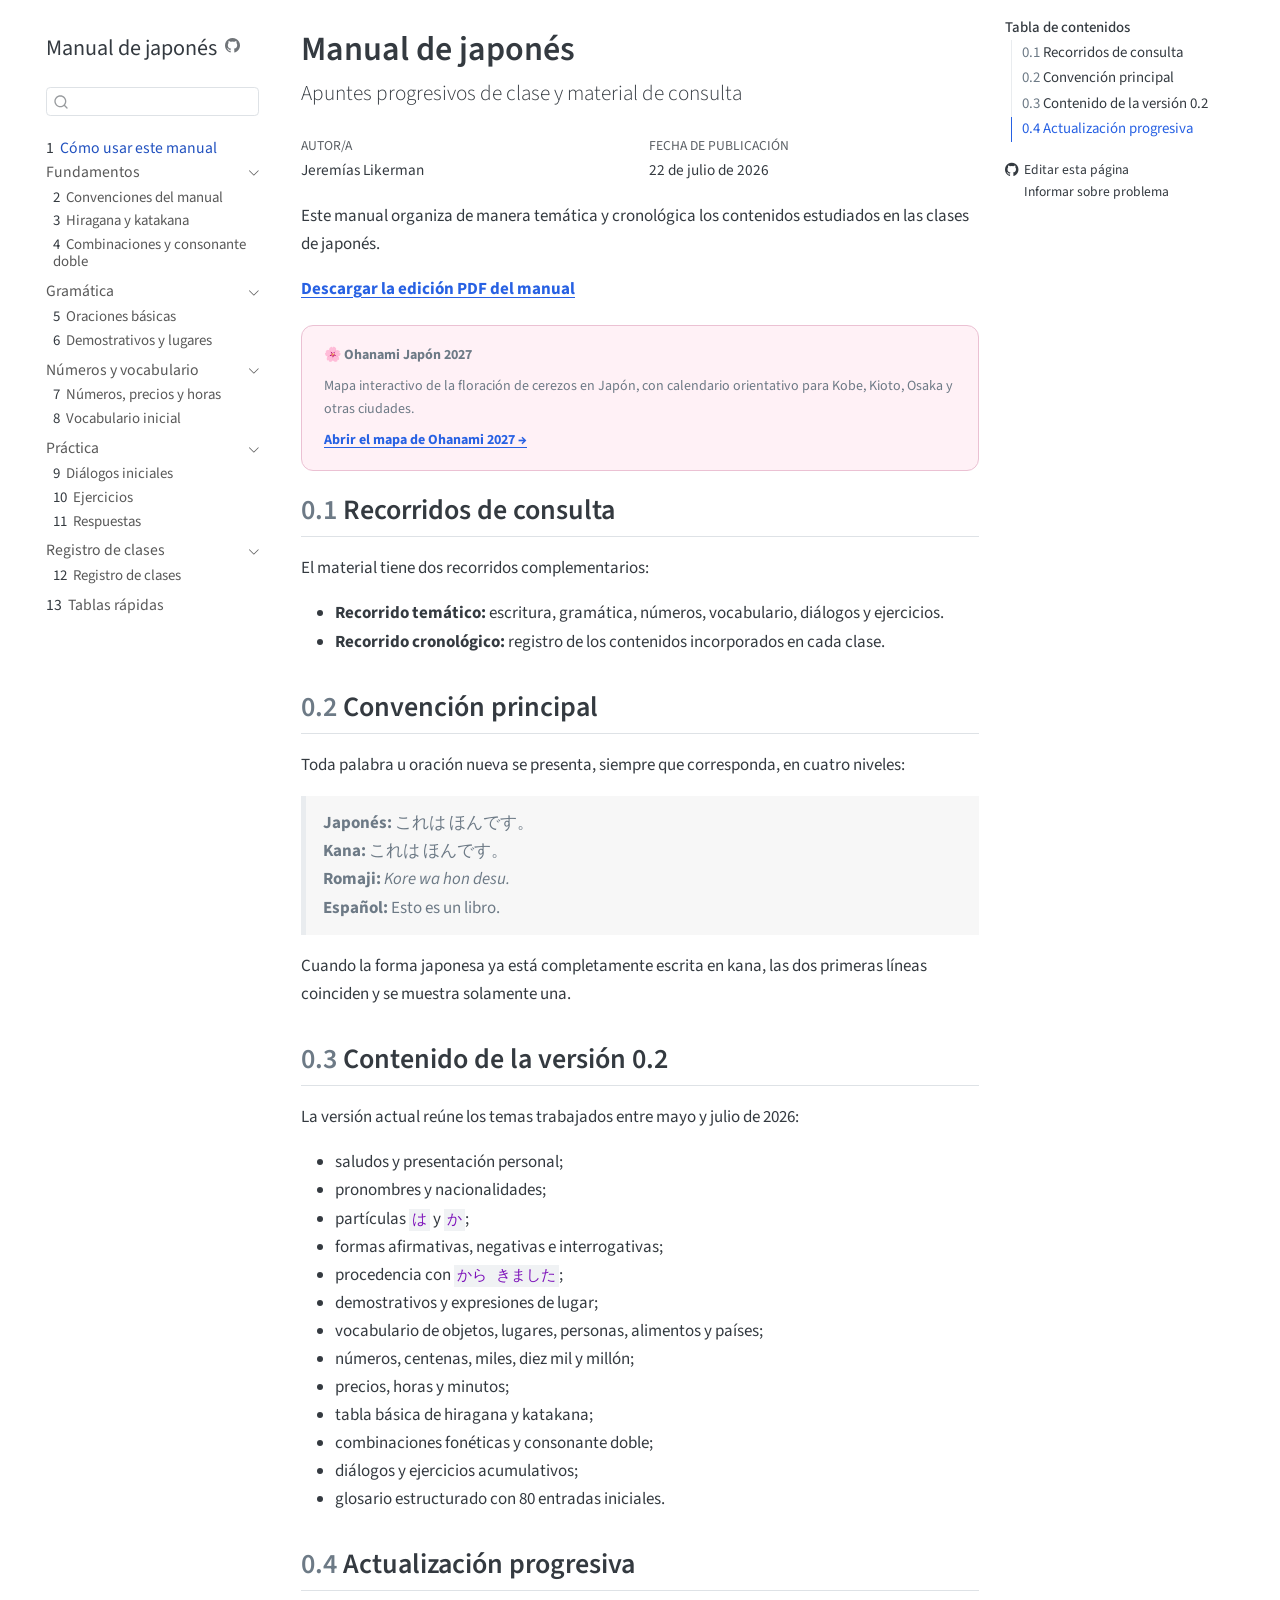
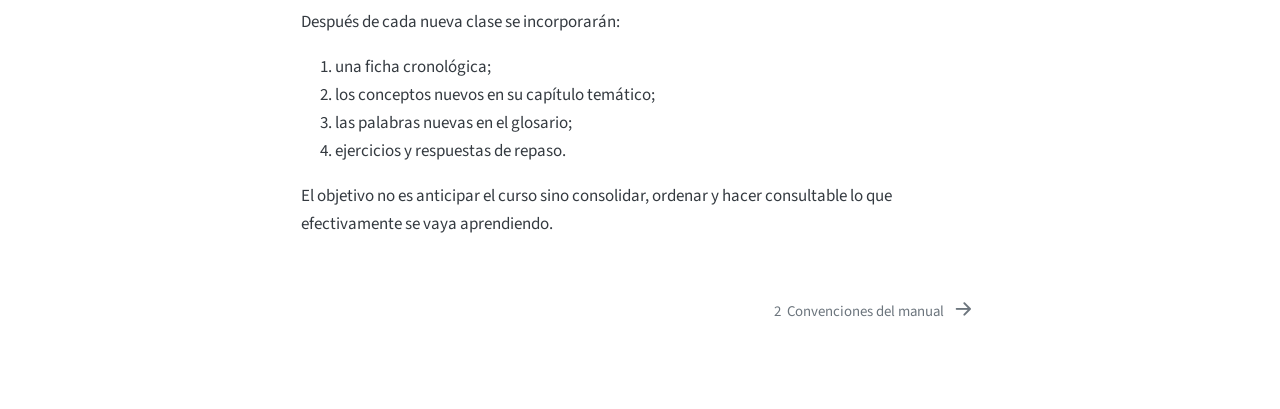
==== commit 2f645b90: "Añadir acceso al calendario Ohanami 2027 en portada publicada" ====
--- a/index.html
+++ b/index.html
@@ -301,6 +301,7 @@
 
 <p>Este manual organiza de manera temática y cronológica los contenidos estudiados en las clases de japonés.</p>
 <p><a href="downloads/Manual_de_japones.pdf"><strong>Descargar la edición PDF del manual</strong></a></p>
+<aside style="padding:18px 22px;border-radius:12px;background:#fff1f6;border:1px solid #ebc1d3;margin:22px 0"><strong>🌸 Ohanami Japón 2027</strong><p style="margin:8px 0">Mapa interactivo de la floración de cerezos en Japón, con calendario orientativo para Kobe, Kioto, Osaka y otras ciudades.</p><a href="ohanami-2027/" style="font-weight:700">Abrir el mapa de Ohanami 2027 →</a></aside>
 <section id="recorridos-de-consulta" class="level2" data-number="0.1">
 <h2 data-number="0.1" class="anchored" data-anchor-id="recorridos-de-consulta"><span class="header-section-number">0.1</span> Recorridos de consulta</h2>
 <p>El material tiene dos recorridos complementarios:</p>
